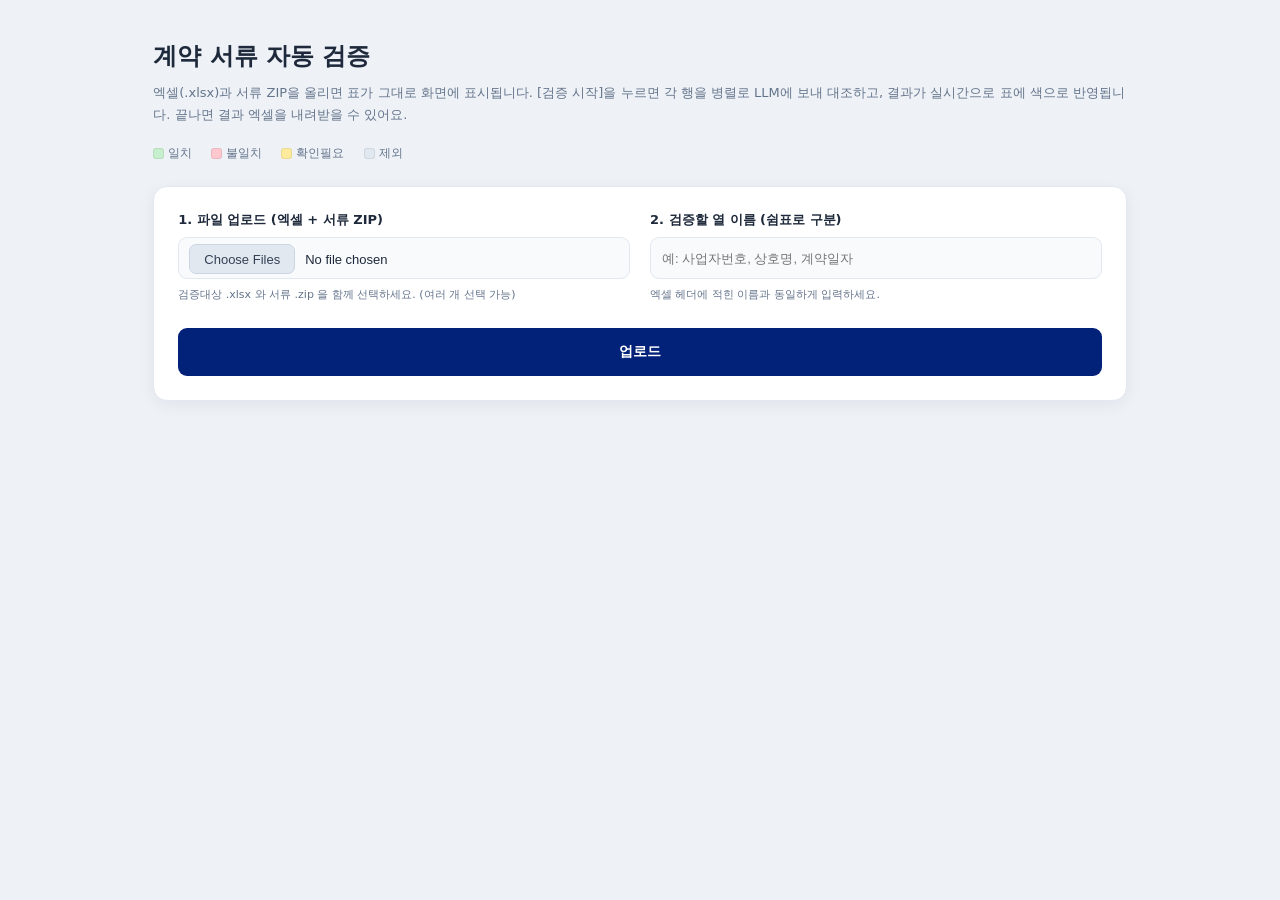
==== app/templates/index.html @ 480a00c9 "feat: 실시간 검증 UI 및 3단계 흐름 구현 - 업로드 -> 엑셀 표 미리보기 -> 행 단위 병렬 LLM 검증(SSE 실시간) -> 결과 엑셀 다운로드로 분리  - /api/" ====
<!DOCTYPE html>
<html lang="ko">
<head>
  <meta charset="utf-8" />
  <meta name="viewport" content="width=device-width, initial-scale=1" />
  <title>계약 서류 자동 검증</title>
  <!-- 1순위: static 폴더의 이미지 파일. 없으면 아래 인라인 SVG가 사용됨 -->
  <link rel="icon" href="/static/favicon.png" />
  <link rel="icon" type="image/svg+xml" href="data:image/svg+xml,%3Csvg%20xmlns='http://www.w3.org/2000/svg'%20viewBox='0%200%2064%2064'%3E%3Crect%20width='64'%20height='64'%20rx='14'%20fill='%2302227a'/%3E%3Cpath%20d='M17%2033l10%2010%2020-22'%20fill='none'%20stroke='%23ffffff'%20stroke-width='7'%20stroke-linecap='round'%20stroke-linejoin='round'/%3E%3C/svg%3E" />
  <style>
    :root {
      --bg:#eef2f7; --card:#ffffff; --accent:#02227a; --accent-ink:#ffffff;
      --text:#1e293b; --muted:#64748b; --border:#e2e8f0; --input-bg:#f8fafc;
      --match-bg:#C6EFCE; --mismatch-bg:#FFC7CE; --check-bg:#FFEB9C; --excluded-bg:#E2E8F0;
      --cell-ink:#1e293b;
    }
    * { box-sizing: border-box; }
    body { margin:0; font-family:'Segoe UI', system-ui, sans-serif; background:var(--bg); color:var(--text); padding:40px 16px 56px; }
    .container { width:78%; max-width:1100px; margin:0 auto; }
    h1 { font-size:24px; margin:0 0 10px; }
    p.desc { color:var(--muted); margin:0 0 16px; font-size:13px; line-height:1.7; }
    .legend { margin:0 0 24px; }
    .legend span { display:inline-block; margin-right:14px; font-size:12px; color:var(--muted); }
    .dot { display:inline-block; width:11px; height:11px; border-radius:3px; vertical-align:middle; margin-right:4px; border:1px solid rgba(0,0,0,.08); }

    .panel { background:var(--card); border-radius:14px; padding:24px; margin-bottom:20px; border:1px solid var(--border); box-shadow:0 4px 16px rgba(15,23,42,.06); }

    /* 업로드 폼: 입력 2개는 한 줄, 버튼은 아래 전체 너비 */
    .controls { display:grid; grid-template-columns:1fr 1fr; gap:20px 20px; }
    .field { display:flex; flex-direction:column; gap:8px; }
    label { font-size:13px; font-weight:600; }
    input[type=text], input[type=file] { width:100%; height:42px; border-radius:9px; border:1px solid var(--border); background:var(--input-bg); color:var(--text); font-size:13px; }
    input[type=text] { padding:9px 11px; }
    input[type=file] { padding:6px 10px; line-height:30px; }
    input[type=text]:focus, input[type=file]:focus { outline:none; border-color:var(--accent); box-shadow:0 0 0 3px rgba(2,34,122,.18); }
    input[type=file]::file-selector-button { height:30px; background:#e2e8f0; color:#334155; border:1px solid #cbd5e1; padding:0 14px; border-radius:7px; margin-right:10px; cursor:pointer; font-size:13px; }
    input[type=file]:hover::file-selector-button { background:#cbd5e1; }
    small { color:var(--muted); font-size:11px; }

    button { border:none; border-radius:9px; padding:11px 18px; font-size:14px; font-weight:600; cursor:pointer; transition:opacity .15s, filter .15s; }
    button:hover:not(:disabled) { filter:brightness(1.05); }
    button:disabled { opacity:.45; cursor:not-allowed; }
    .btn-primary { background:var(--accent); color:#fff; }
    .btn-go { background:var(--accent); color:#fff; }
    .btn-download { background:#fff; color:var(--accent); border:1.5px solid var(--accent); }
    .btn-download:hover:not(:disabled) { background:#eef2ff; filter:none; }
    .btn-block { grid-column:1 / -1; width:100%; height:48px; margin-top:6px; }

    .actions { display:flex; gap:12px; align-items:center; flex-wrap:wrap; }
    .progress-wrap { flex:1; min-width:200px; }
    .progress-bar { height:10px; background:#eef2f7; border:1px solid var(--border); border-radius:999px; overflow:hidden; }
    .progress-fill { height:100%; width:0%; background:linear-gradient(90deg,#02227a,#16a34a); transition:width .3s; }
    .progress-text { font-size:12px; color:var(--muted); margin-top:6px; }

    #status { font-size:13px; line-height:1.6; }
    .err { color:#dc2626; } .ok { color:#16a34a; }
    .spinner { display:inline-block; width:14px; height:14px; border:3px solid #cbd5e1; border-top-color:var(--accent); border-radius:50%; animation:spin 1s linear infinite; vertical-align:middle; margin-right:6px; }
    @keyframes spin { to { transform:rotate(360deg); } }

    .table-scroll { overflow:auto; max-height:62vh; border:1px solid var(--border); border-radius:12px; }
    table.sheet { border-collapse:collapse; font-size:12px; white-space:nowrap; background:var(--card); }
    table.sheet th.rownum, table.sheet td.rownum { position:sticky; left:0; z-index:2; background:#f1f5f9; color:var(--muted); text-align:center; min-width:42px; font-weight:600; }
    table.sheet td, table.sheet th { border:1px solid var(--border); padding:6px 10px; max-width:280px; overflow:hidden; text-overflow:ellipsis; }
    table.sheet tr.headerRow td { background:#eef2ff; font-weight:700; color:#1e293b; position:sticky; top:0; z-index:1; }
    table.sheet td.target { box-shadow:inset 0 0 0 1px rgba(2,34,122,.35); }
    table.sheet td.colhdr-target { background:var(--accent) !important; color:#fff !important; }
    /* 판정 색상 (엑셀과 동일) */
    td.st-pending { color:var(--accent) !important; font-style:italic; }
    td.st-match    { background:var(--match-bg)    !important; color:var(--cell-ink) !important; }
    td.st-mismatch { background:var(--mismatch-bg) !important; color:var(--cell-ink) !important; }
    td.st-check    { background:var(--check-bg)    !important; color:var(--cell-ink) !important; }
    td.st-excluded { background:var(--excluded-bg) !important; color:var(--cell-ink) !important; }
    tr.row-active td.rownum { background:var(--accent); color:#fff; }
    .hidden { display:none; }

    @media (max-width:860px) {
      .container { width:94%; }
      .controls { grid-template-columns:1fr; }
    }
  </style>
</head>
<body>
  <div class="container">
    <h1>계약 서류 자동 검증</h1>
    <p class="desc">엑셀(.xlsx)과 서류 ZIP을 올리면 표가 그대로 화면에 표시됩니다. [검증 시작]을 누르면
    각 행을 병렬로 LLM에 보내 대조하고, 결과가 실시간으로 표에 색으로 반영됩니다. 끝나면 결과 엑셀을 내려받을 수 있어요.</p>
    <div class="legend">
      <span><i class="dot" style="background:var(--match-bg)"></i>일치</span>
      <span><i class="dot" style="background:var(--mismatch-bg)"></i>불일치</span>
      <span><i class="dot" style="background:var(--check-bg)"></i>확인필요</span>
      <span><i class="dot" style="background:var(--excluded-bg)"></i>제외</span>
    </div>

    <!-- 1단계: 업로드 -->
    <div class="panel">
      <form id="uploadForm" class="controls">
        <div class="field">
          <label for="files">1. 파일 업로드 (엑셀 + 서류 ZIP)</label>
          <input type="file" name="files" id="files" accept=".zip,.xlsx" multiple required />
          <small>검증대상 .xlsx 와 서류 .zip 을 함께 선택하세요. (여러 개 선택 가능)</small>
        </div>
        <div class="field">
          <label for="target_columns">2. 검증할 열 이름 (쉼표로 구분)</label>
          <input type="text" name="target_columns" id="target_columns"
                 placeholder="예: 사업자번호, 상호명, 계약일자" required />
          <small>엑셀 헤더에 적힌 이름과 동일하게 입력하세요.</small>
        </div>
        <button type="submit" class="btn-primary btn-block" id="uploadBtn">업로드</button>
      </form>
    </div>

    <!-- 2단계: 검증 컨트롤 + 진행률 -->
    <div class="panel hidden" id="runPanel">
      <div class="actions">
        <button type="button" class="btn-go" id="startBtn">검증 시작</button>
        <button type="button" class="btn-download" id="downloadBtn" disabled>결과 엑셀 다운로드</button>
        <div class="progress-wrap">
          <div class="progress-bar"><div class="progress-fill" id="progFill"></div></div>
          <div class="progress-text" id="progText">대기 중</div>
        </div>
      </div>
      <div id="status" style="margin-top:10px;"></div>
    </div>

    <!-- 3단계: 엑셀 표 -->
    <div class="panel hidden" id="tablePanel">
      <div class="table-scroll"><div id="tableHost"></div></div>
    </div>
  </div>

  <script>
    const STATUS_CLASS = {
      "일치": "st-match",
      "불일치": "st-mismatch",
      "확인필요": "st-check",
      "제외": "st-excluded",
    };

    const els = {
      uploadForm: document.getElementById('uploadForm'),
      uploadBtn: document.getElementById('uploadBtn'),
      runPanel: document.getElementById('runPanel'),
      tablePanel: document.getElementById('tablePanel'),
      tableHost: document.getElementById('tableHost'),
      startBtn: document.getElementById('startBtn'),
      downloadBtn: document.getElementById('downloadBtn'),
      progFill: document.getElementById('progFill'),
      progText: document.getElementById('progText'),
      status: document.getElementById('status'),
    };

    let state = { sessionId: null, meta: null, doneCount: 0, total: 0, es: null };

    function cellId(row, col) { return `c-${row}-${col}`; }

    function renderTable(meta) {
      const targetCols = meta.target_columns;       // {name: colIndex}
      const targetColSet = new Set(Object.values(targetCols));
      const verifyRowSet = new Set(meta.verify_rows);

      const tbl = document.createElement('table');
      tbl.className = 'sheet';
      const tbody = document.createElement('tbody');

      for (let i = 0; i < meta.cells.length; i++) {
        const excelRow = i + 1;
        const tr = document.createElement('tr');
        const isHeader = excelRow === meta.header_row;
        if (isHeader) tr.className = 'headerRow';

        const rn = document.createElement('td');
        rn.className = 'rownum';
        rn.textContent = excelRow;
        rn.id = `rn-${excelRow}`;
        tr.appendChild(rn);

        const rowVals = meta.cells[i];
        for (let j = 0; j < rowVals.length; j++) {
          const excelCol = j + 1;
          const td = document.createElement('td');
          td.id = cellId(excelRow, excelCol);
          td.textContent = rowVals[j];
          td.title = rowVals[j];
          const isDataRow = excelRow > meta.header_row;
          if (isHeader && targetColSet.has(excelCol)) td.classList.add('colhdr-target');
          if (isDataRow && targetColSet.has(excelCol)) td.classList.add('target');
          // 검증 대상 행의 결과열에 대기 표시
          if (!isHeader && excelCol === meta.result_col && verifyRowSet.has(excelRow)) {
            td.textContent = '대기';
            td.classList.add('st-pending');
          }
          tr.appendChild(td);
        }
        tbody.appendChild(tr);
      }
      tbl.appendChild(tbody);
      els.tableHost.innerHTML = '';
      els.tableHost.appendChild(tbl);
    }

    function applyRowResult(ev) {
      const meta = state.meta;
      // 대상 셀 색칠
      for (const [name, status] of Object.entries(ev.statuses)) {
        const col = meta.target_columns[name];
        if (!col) continue;
        const td = document.getElementById(cellId(ev.row_index, col));
        if (td) {
          td.classList.remove('st-pending');
          td.classList.add(STATUS_CLASS[status] || 'st-check');
        }
      }
      // 결과열 기록
      const rcell = document.getElementById(cellId(ev.row_index, meta.result_col));
      if (rcell) {
        rcell.classList.remove('st-pending');
        rcell.textContent = ev.result_text;
        rcell.title = ev.result_text;
      }
      const rn = document.getElementById(`rn-${ev.row_index}`);
      if (rn) rn.parentElement.classList.remove('row-active');

      state.doneCount += 1;
      updateProgress();
    }

    function updateProgress() {
      const pct = state.total ? Math.round((state.doneCount / state.total) * 100) : 0;
      els.progFill.style.width = pct + '%';
      els.progText.textContent = `검증 ${state.doneCount} / ${state.total} (${pct}%)`;
    }

    function setStatus(html, cls) {
      els.status.innerHTML = cls ? `<span class="${cls}">${html}</span>` : html;
    }

    // 1) 업로드 & 미리보기
    els.uploadForm.addEventListener('submit', async (e) => {
      e.preventDefault();
      els.uploadBtn.disabled = true;
      setStatus('<span class="spinner"></span>엑셀을 읽는 중...');
      els.runPanel.classList.remove('hidden');

      try {
        const fd = new FormData(els.uploadForm);
        const res = await fetch('/api/upload', { method: 'POST', body: fd });
        if (!res.ok) {
          const data = await res.json().catch(() => ({ detail: '알 수 없는 오류' }));
          setStatus('오류: ' + (data.detail || res.statusText), 'err');
          els.uploadBtn.disabled = false;
          return;
        }
        const meta = await res.json();
        state.sessionId = meta.session_id;
        state.meta = meta;
        state.doneCount = 0;
        state.total = meta.verify_rows.length;

        renderTable(meta);
        els.tablePanel.classList.remove('hidden');
        els.startBtn.disabled = false;
        els.downloadBtn.disabled = true;
        updateProgress();
        setStatus(`미리보기 완료 — 검증 대상 ${state.total}행. [검증 시작]을 누르세요.`, 'ok');
      } catch (err) {
        setStatus('요청 실패: ' + err, 'err');
      } finally {
        els.uploadBtn.disabled = false;
      }
    });

    // 2) 검증 시작 (SSE 실시간)
    els.startBtn.addEventListener('click', () => {
      if (!state.sessionId) return;
      els.startBtn.disabled = true;
      els.downloadBtn.disabled = true;
      state.doneCount = 0;
      updateProgress();
      setStatus('<span class="spinner"></span>검증 중... 각 행을 병렬로 처리합니다.');

      // 검증 대상 행에 진행 표시
      for (const r of state.meta.verify_rows) {
        const rcell = document.getElementById(cellId(r, state.meta.result_col));
        if (rcell) { rcell.textContent = '검증 중…'; rcell.className = 'st-pending'; }
      }

      const es = new EventSource(`/api/verify/stream/${state.sessionId}`);
      state.es = es;
      es.onmessage = (msg) => {
        const ev = JSON.parse(msg.data);
        if (ev.type === 'start') {
          state.total = ev.total;
          updateProgress();
        } else if (ev.type === 'row') {
          applyRowResult(ev);
        } else if (ev.type === 'done') {
          es.close();
          state.es = null;
          els.downloadBtn.disabled = false;
          els.startBtn.disabled = false;
          setStatus('완료! ' + (ev.summary || '') + ' — [결과 엑셀 다운로드]를 누르세요.', 'ok');
        }
      };
      es.onerror = () => {
        es.close();
        state.es = null;
        if (state.doneCount < state.total) {
          setStatus('스트리밍 연결이 끊겼습니다. 다시 [검증 시작]을 눌러 주세요.', 'err');
          els.startBtn.disabled = false;
        }
      };
    });

    // 3) 결과 다운로드
    els.downloadBtn.addEventListener('click', async () => {
      if (!state.sessionId) return;
      els.downloadBtn.disabled = true;
      try {
        const res = await fetch(`/api/download/${state.sessionId}`);
        if (!res.ok) {
          const data = await res.json().catch(() => ({ detail: '알 수 없는 오류' }));
          setStatus('다운로드 오류: ' + (data.detail || res.statusText), 'err');
          return;
        }
        const blob = await res.blob();
        const url = URL.createObjectURL(blob);
        const a = document.createElement('a');
        a.href = url; a.download = 'verified_result.xlsx';
        document.body.appendChild(a); a.click(); a.remove();
        URL.revokeObjectURL(url);
        setStatus('결과 엑셀을 다운로드했습니다.', 'ok');
      } catch (err) {
        setStatus('다운로드 실패: ' + err, 'err');
      } finally {
        els.downloadBtn.disabled = false;
      }
    });
  </script>
</body>
</html>
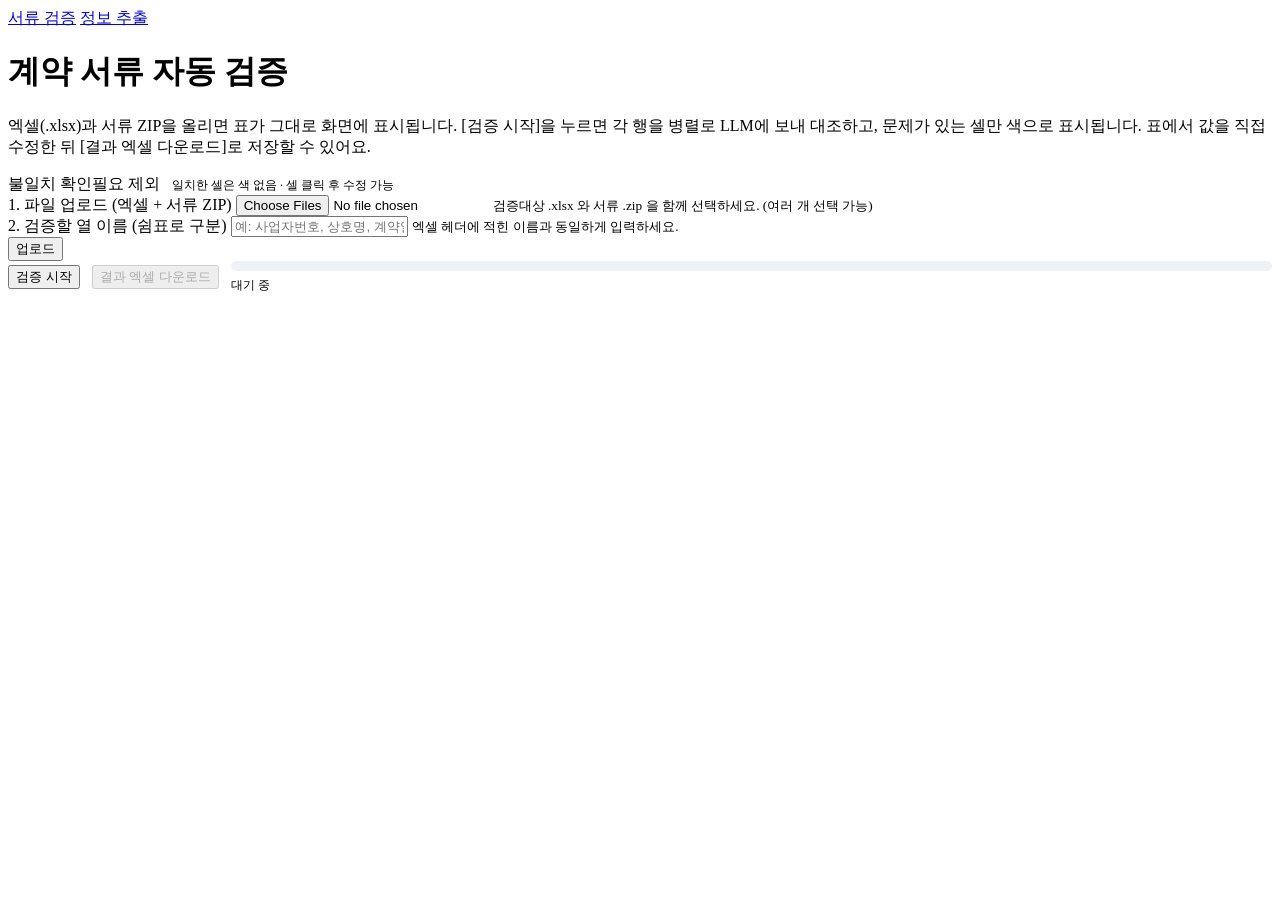
==== commit 3f228fad: "검증 UI 개선과 정보 추출 기능을 추가한다. 일치 셀 강조색을 제거하고 웹에서 수정 후 다운로드할 수 있게 하며, 정보 추출 페이지와 공통 스타일을 연동한다." ====
--- a/app/templates/index.html
+++ b/app/templates/index.html
@@ -7,88 +7,50 @@
   <!-- 1순위: static 폴더의 이미지 파일. 없으면 아래 인라인 SVG가 사용됨 -->
   <link rel="icon" href="/static/favicon.png" />
   <link rel="icon" type="image/svg+xml" href="data:image/svg+xml,%3Csvg%20xmlns='http://www.w3.org/2000/svg'%20viewBox='0%200%2064%2064'%3E%3Crect%20width='64'%20height='64'%20rx='14'%20fill='%2302227a'/%3E%3Cpath%20d='M17%2033l10%2010%2020-22'%20fill='none'%20stroke='%23ffffff'%20stroke-width='7'%20stroke-linecap='round'%20stroke-linejoin='round'/%3E%3C/svg%3E" />
+  <link rel="stylesheet" href="/static/app.css" />
   <style>
-    :root {
-      --bg:#eef2f7; --card:#ffffff; --accent:#02227a; --accent-ink:#ffffff;
-      --text:#1e293b; --muted:#64748b; --border:#e2e8f0; --input-bg:#f8fafc;
-      --match-bg:#C6EFCE; --mismatch-bg:#FFC7CE; --check-bg:#FFEB9C; --excluded-bg:#E2E8F0;
-      --cell-ink:#1e293b;
-    }
-    * { box-sizing: border-box; }
-    body { margin:0; font-family:'Segoe UI', system-ui, sans-serif; background:var(--bg); color:var(--text); padding:40px 16px 56px; }
-    .container { width:78%; max-width:1100px; margin:0 auto; }
-    h1 { font-size:24px; margin:0 0 10px; }
-    p.desc { color:var(--muted); margin:0 0 16px; font-size:13px; line-height:1.7; }
-    .legend { margin:0 0 24px; }
-    .legend span { display:inline-block; margin-right:14px; font-size:12px; color:var(--muted); }
-    .dot { display:inline-block; width:11px; height:11px; border-radius:3px; vertical-align:middle; margin-right:4px; border:1px solid rgba(0,0,0,.08); }
-
-    .panel { background:var(--card); border-radius:14px; padding:24px; margin-bottom:20px; border:1px solid var(--border); box-shadow:0 4px 16px rgba(15,23,42,.06); }
-
-    /* 업로드 폼: 입력 2개는 한 줄, 버튼은 아래 전체 너비 */
-    .controls { display:grid; grid-template-columns:1fr 1fr; gap:20px 20px; }
-    .field { display:flex; flex-direction:column; gap:8px; }
-    label { font-size:13px; font-weight:600; }
-    input[type=text], input[type=file] { width:100%; height:42px; border-radius:9px; border:1px solid var(--border); background:var(--input-bg); color:var(--text); font-size:13px; }
-    input[type=text] { padding:9px 11px; }
-    input[type=file] { padding:6px 10px; line-height:30px; }
-    input[type=text]:focus, input[type=file]:focus { outline:none; border-color:var(--accent); box-shadow:0 0 0 3px rgba(2,34,122,.18); }
-    input[type=file]::file-selector-button { height:30px; background:#e2e8f0; color:#334155; border:1px solid #cbd5e1; padding:0 14px; border-radius:7px; margin-right:10px; cursor:pointer; font-size:13px; }
-    input[type=file]:hover::file-selector-button { background:#cbd5e1; }
-    small { color:var(--muted); font-size:11px; }
-
-    button { border:none; border-radius:9px; padding:11px 18px; font-size:14px; font-weight:600; cursor:pointer; transition:opacity .15s, filter .15s; }
-    button:hover:not(:disabled) { filter:brightness(1.05); }
-    button:disabled { opacity:.45; cursor:not-allowed; }
-    .btn-primary { background:var(--accent); color:#fff; }
-    .btn-go { background:var(--accent); color:#fff; }
-    .btn-download { background:#fff; color:var(--accent); border:1.5px solid var(--accent); }
-    .btn-download:hover:not(:disabled) { background:#eef2ff; filter:none; }
-    .btn-block { grid-column:1 / -1; width:100%; height:48px; margin-top:6px; }
-
     .actions { display:flex; gap:12px; align-items:center; flex-wrap:wrap; }
     .progress-wrap { flex:1; min-width:200px; }
     .progress-bar { height:10px; background:#eef2f7; border:1px solid var(--border); border-radius:999px; overflow:hidden; }
     .progress-fill { height:100%; width:0%; background:linear-gradient(90deg,#02227a,#16a34a); transition:width .3s; }
     .progress-text { font-size:12px; color:var(--muted); margin-top:6px; }
-
-    #status { font-size:13px; line-height:1.6; }
-    .err { color:#dc2626; } .ok { color:#16a34a; }
-    .spinner { display:inline-block; width:14px; height:14px; border:3px solid #cbd5e1; border-top-color:var(--accent); border-radius:50%; animation:spin 1s linear infinite; vertical-align:middle; margin-right:6px; }
-    @keyframes spin { to { transform:rotate(360deg); } }
-
-    .table-scroll { overflow:auto; max-height:62vh; border:1px solid var(--border); border-radius:12px; }
-    table.sheet { border-collapse:collapse; font-size:12px; white-space:nowrap; background:var(--card); }
+    .table-scroll { overflow:auto; }
+    table.sheet { border-collapse:collapse; font-size:12px; white-space:nowrap; background:#fff; }
     table.sheet th.rownum, table.sheet td.rownum { position:sticky; left:0; z-index:2; background:#f1f5f9; color:var(--muted); text-align:center; min-width:42px; font-weight:600; }
     table.sheet td, table.sheet th { border:1px solid var(--border); padding:6px 10px; max-width:280px; overflow:hidden; text-overflow:ellipsis; }
     table.sheet tr.headerRow td { background:#eef2ff; font-weight:700; color:#1e293b; position:sticky; top:0; z-index:1; }
     table.sheet td.target { box-shadow:inset 0 0 0 1px rgba(2,34,122,.35); }
     table.sheet td.colhdr-target { background:var(--accent) !important; color:#fff !important; }
-    /* 판정 색상 (엑셀과 동일) */
     td.st-pending { color:var(--accent) !important; font-style:italic; }
-    td.st-match    { background:var(--match-bg)    !important; color:var(--cell-ink) !important; }
     td.st-mismatch { background:var(--mismatch-bg) !important; color:var(--cell-ink) !important; }
     td.st-check    { background:var(--check-bg)    !important; color:var(--cell-ink) !important; }
     td.st-excluded { background:var(--excluded-bg) !important; color:var(--cell-ink) !important; }
+    td.editable { cursor:text; }
+    td.editable:hover { box-shadow:inset 0 0 0 1px rgba(2,34,122,.25); }
+    td.editable:focus { outline:2px solid var(--accent); outline-offset:-2px; background:#fff !important; }
+    td.st-edited { background:#fff !important; color:var(--cell-ink) !important; }
     tr.row-active td.rownum { background:var(--accent); color:#fff; }
-    .hidden { display:none; }
-
-    @media (max-width:860px) {
-      .container { width:94%; }
-      .controls { grid-template-columns:1fr; }
-    }
+    .legend-note { color:var(--muted); font-size:12px; margin-left:8px; }
   </style>
 </head>
 <body>
-  <div class="container">
+  <div class="page-wrap">
+    <div class="binder">
+      <nav class="folder-tabs" aria-label="페이지 선택">
+        <a href="/" class="active">서류 검증</a>
+        <a href="/extract">정보 추출</a>
+      </nav>
+      <div class="app-shell">
+        <main class="app-main">
     <h1>계약 서류 자동 검증</h1>
     <p class="desc">엑셀(.xlsx)과 서류 ZIP을 올리면 표가 그대로 화면에 표시됩니다. [검증 시작]을 누르면
-    각 행을 병렬로 LLM에 보내 대조하고, 결과가 실시간으로 표에 색으로 반영됩니다. 끝나면 결과 엑셀을 내려받을 수 있어요.</p>
+    각 행을 병렬로 LLM에 보내 대조하고, 문제가 있는 셀만 색으로 표시됩니다. 표에서 값을 직접 수정한 뒤
+    [결과 엑셀 다운로드]로 저장할 수 있어요.</p>
     <div class="legend">
-      <span><i class="dot" style="background:var(--match-bg)"></i>일치</span>
       <span><i class="dot" style="background:var(--mismatch-bg)"></i>불일치</span>
       <span><i class="dot" style="background:var(--check-bg)"></i>확인필요</span>
       <span><i class="dot" style="background:var(--excluded-bg)"></i>제외</span>
+      <span class="legend-note">일치한 셀은 색 없음 · 셀 클릭 후 수정 가능</span>
     </div>
 
     <!-- 1단계: 업로드 -->
@@ -124,13 +86,17 @@
 
     <!-- 3단계: 엑셀 표 -->
     <div class="panel hidden" id="tablePanel">
-      <div class="table-scroll"><div id="tableHost"></div></div>
+      <div class="table-scroll-wrap">
+        <div class="table-scroll"><div id="tableHost"></div></div>
+      </div>
+    </div>
+      </main>
+      </div>
     </div>
   </div>
 
   <script>
     const STATUS_CLASS = {
-      "일치": "st-match",
       "불일치": "st-mismatch",
       "확인필요": "st-check",
       "제외": "st-excluded",
@@ -152,6 +118,50 @@
     let state = { sessionId: null, meta: null, doneCount: 0, total: 0, es: null };
 
     function cellId(row, col) { return `c-${row}-${col}`; }
+
+    function bindEditableCell(td, excelRow, excelCol, meta) {
+      const isDataRow = excelRow > meta.header_row;
+      const isResultCol = excelCol === meta.result_col;
+      if (!isDataRow || isResultCol) return;
+
+      td.classList.add('editable');
+      td.contentEditable = 'true';
+      td.spellcheck = false;
+      td.dataset.row = excelRow;
+      td.dataset.col = excelCol;
+
+      td.addEventListener('keydown', (e) => {
+        if (e.key === 'Enter') { e.preventDefault(); td.blur(); }
+      });
+      td.addEventListener('blur', () => {
+        const text = td.textContent.trim();
+        td.textContent = text;
+        td.title = text;
+        if (td.classList.contains('st-mismatch') || td.classList.contains('st-check')) {
+          td.classList.remove('st-mismatch', 'st-check', 'st-excluded');
+          td.classList.add('st-edited');
+        }
+      });
+    }
+
+    function collectCellEdits() {
+      const meta = state.meta;
+      const edits = [];
+      for (let i = meta.header_row; i < meta.cells.length; i++) {
+        const excelRow = i + 1;
+        for (let j = 0; j < meta.cells[i].length; j++) {
+          const excelCol = j + 1;
+          if (excelCol === meta.result_col) continue;
+          const td = document.getElementById(cellId(excelRow, excelCol));
+          if (!td) continue;
+          const value = td.textContent.trim();
+          if (value !== meta.cells[i][j]) {
+            edits.push({ row: excelRow, col: excelCol, value });
+          }
+        }
+      }
+      return edits;
+    }
 
     function renderTable(meta) {
       const targetCols = meta.target_columns;       // {name: colIndex}
@@ -189,6 +199,7 @@
             td.textContent = '대기';
             td.classList.add('st-pending');
           }
+          bindEditableCell(td, excelRow, excelCol, meta);
           tr.appendChild(td);
         }
         tbody.appendChild(tr);
@@ -207,7 +218,9 @@
         const td = document.getElementById(cellId(ev.row_index, col));
         if (td) {
           td.classList.remove('st-pending');
-          td.classList.add(STATUS_CLASS[status] || 'st-check');
+          if (status !== '일치') {
+            td.classList.add(STATUS_CLASS[status] || 'st-check');
+          }
         }
       }
       // 결과열 기록
@@ -316,6 +329,22 @@
       if (!state.sessionId) return;
       els.downloadBtn.disabled = true;
       try {
+        const edits = collectCellEdits();
+        if (edits.length) {
+          const patchRes = await fetch(`/api/session/${state.sessionId}/cells`, {
+            method: 'PATCH',
+            headers: { 'Content-Type': 'application/json' },
+            body: JSON.stringify({ edits }),
+          });
+          if (!patchRes.ok) {
+            const data = await patchRes.json().catch(() => ({ detail: '알 수 없는 오류' }));
+            setStatus('수정 반영 오류: ' + (data.detail || patchRes.statusText), 'err');
+            return;
+          }
+          for (const edit of edits) {
+            state.meta.cells[edit.row - 1][edit.col - 1] = edit.value;
+          }
+        }
         const res = await fetch(`/api/download/${state.sessionId}`);
         if (!res.ok) {
           const data = await res.json().catch(() => ({ detail: '알 수 없는 오류' }));
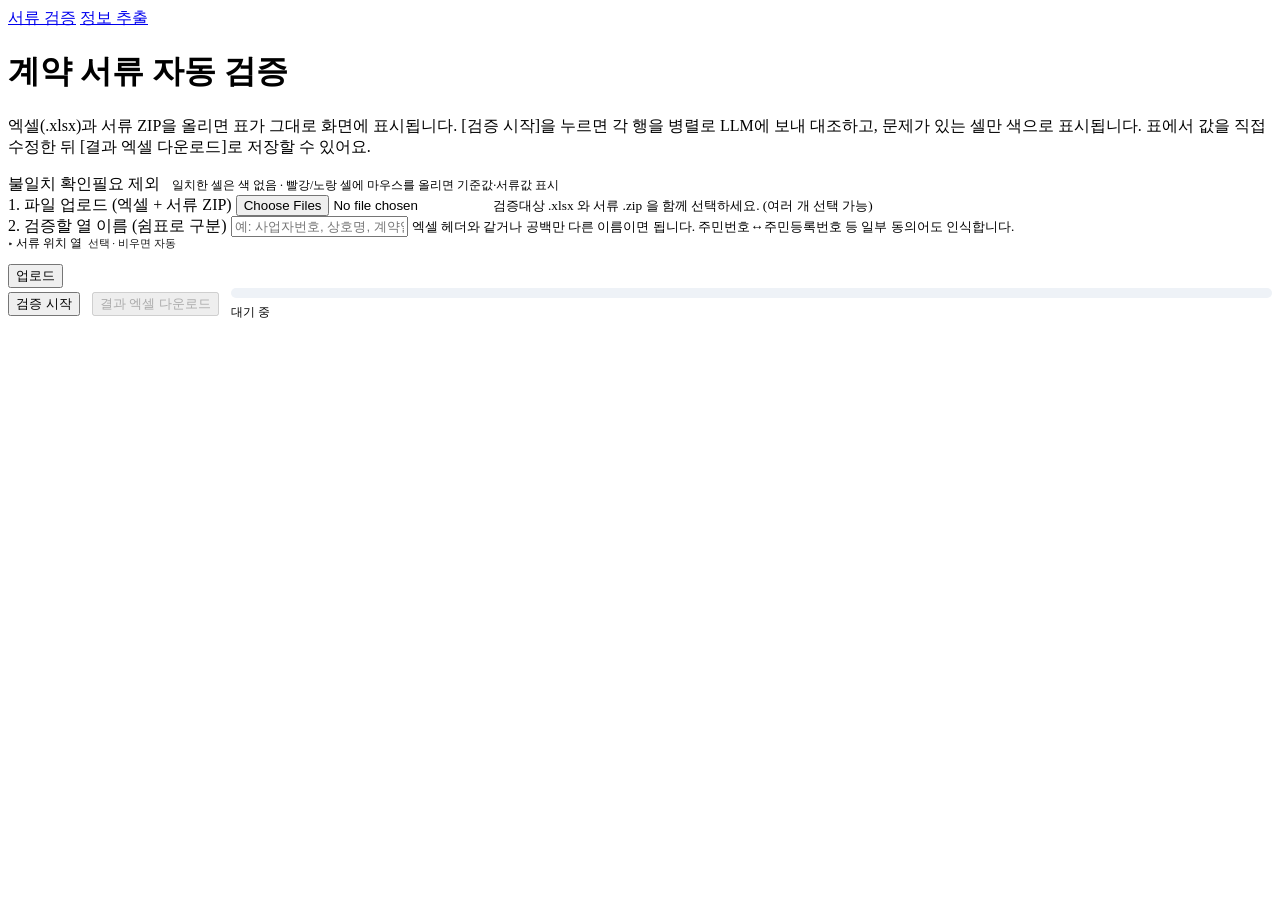
==== commit 583b72a1: "검증 UX·매칭·추출 정확도를 개선한다. 서류 위치 열 동의어·ZIP 자동 매칭, 불일치 시 기준/서류 값 표시, 생년월일 사업자등록증 보조 추출, 검증 화면 선택 옵션 토글을 추" ====
--- a/app/templates/index.html
+++ b/app/templates/index.html
@@ -18,6 +18,16 @@
     table.sheet { border-collapse:collapse; font-size:12px; white-space:nowrap; background:#fff; }
     table.sheet th.rownum, table.sheet td.rownum { position:sticky; left:0; z-index:2; background:#f1f5f9; color:var(--muted); text-align:center; min-width:42px; font-weight:600; }
     table.sheet td, table.sheet th { border:1px solid var(--border); padding:6px 10px; max-width:280px; overflow:hidden; text-overflow:ellipsis; }
+    table.sheet td.col-result {
+      white-space: normal;
+      word-break: break-word;
+      overflow: visible;
+      text-overflow: clip;
+      max-width: 420px;
+      min-width: 140px;
+      line-height: 1.45;
+      vertical-align: top;
+    }
     table.sheet tr.headerRow td { background:#eef2ff; font-weight:700; color:#1e293b; position:sticky; top:0; z-index:1; }
     table.sheet td.target { box-shadow:inset 0 0 0 1px rgba(2,34,122,.35); }
     table.sheet td.colhdr-target { background:var(--accent) !important; color:#fff !important; }
@@ -29,8 +39,61 @@
     td.editable:hover { box-shadow:inset 0 0 0 1px rgba(2,34,122,.25); }
     td.editable:focus { outline:2px solid var(--accent); outline-offset:-2px; background:#fff !important; }
     td.st-edited { background:#fff !important; color:var(--cell-ink) !important; }
+    td.has-verify-detail { cursor:help; }
     tr.row-active td.rownum { background:var(--accent); color:#fff; }
     .legend-note { color:var(--muted); font-size:12px; margin-left:8px; }
+    .optional-block {
+      margin: -4px 0 10px;
+      border: none;
+      background: transparent;
+      grid-column: 1 / -1;
+    }
+    .optional-block summary {
+      list-style: none;
+      cursor: pointer;
+      padding: 2px 0;
+      font-size: 12px;
+      font-weight: 500;
+      color: var(--muted);
+      user-select: none;
+      line-height: 1.4;
+    }
+    .optional-block summary:hover { color: var(--accent); }
+    .optional-block summary::-webkit-details-marker { display: none; }
+    .optional-block summary::before {
+      content: '▸ ';
+      font-size: 10px;
+    }
+    .optional-block[open] summary::before { content: '▾ '; }
+    .optional-block summary .optional-hint {
+      font-weight: 400;
+      font-size: 11px;
+      margin-left: 6px;
+      opacity: 0.9;
+    }
+    .optional-body {
+      padding: 8px 0 2px;
+      display: grid;
+      grid-template-columns: 1fr 1fr;
+      gap: 10px;
+    }
+    .optional-body .field {
+      gap: 4px;
+    }
+    .optional-body label {
+      font-size: 11px;
+      font-weight: 600;
+      color: var(--muted);
+    }
+    .optional-body input[type=text] {
+      height: 34px;
+      padding: 6px 9px;
+      font-size: 12px;
+      border-radius: 7px;
+    }
+    @media (max-width: 640px) {
+      .optional-body { grid-template-columns: 1fr; }
+    }
   </style>
 </head>
 <body>
@@ -50,7 +113,7 @@
       <span><i class="dot" style="background:var(--mismatch-bg)"></i>불일치</span>
       <span><i class="dot" style="background:var(--check-bg)"></i>확인필요</span>
       <span><i class="dot" style="background:var(--excluded-bg)"></i>제외</span>
-      <span class="legend-note">일치한 셀은 색 없음 · 셀 클릭 후 수정 가능</span>
+      <span class="legend-note">일치한 셀은 색 없음 · 빨강/노랑 셀에 마우스를 올리면 기준값·서류값 표시</span>
     </div>
 
     <!-- 1단계: 업로드 -->
@@ -65,8 +128,23 @@
           <label for="target_columns">2. 검증할 열 이름 (쉼표로 구분)</label>
           <input type="text" name="target_columns" id="target_columns"
                  placeholder="예: 사업자번호, 상호명, 계약일자" required />
-          <small>엑셀 헤더에 적힌 이름과 동일하게 입력하세요.</small>
+          <small>엑셀 헤더와 같거나 공백만 다른 이름이면 됩니다. 주민번호↔주민등록번호 등 일부 동의어도 인식합니다.</small>
         </div>
+        <details class="optional-block" id="locationColsBlock">
+          <summary>서류 위치 열<span class="optional-hint">선택 · 비우면 자동</span></summary>
+          <div class="optional-body">
+            <div class="field">
+              <label for="folder_col_name">폴더 열</label>
+              <input type="text" name="folder_col_name" id="folder_col_name"
+                     placeholder="파일폴더" />
+            </div>
+            <div class="field">
+              <label for="file_no_col_name">번호 열</label>
+              <input type="text" name="file_no_col_name" id="file_no_col_name"
+                     placeholder="파일번호" />
+            </div>
+          </div>
+        </details>
         <button type="submit" class="btn-primary btn-block" id="uploadBtn">업로드</button>
       </form>
     </div>
@@ -163,6 +241,11 @@
       return edits;
     }
 
+    function formatResultDisplay(text) {
+      if (!text || text === 'OK') return text || '';
+      return String(text).split(/\s*\|\s*/).join('\n');
+    }
+
     function renderTable(meta) {
       const targetCols = meta.target_columns;       // {name: colIndex}
       const targetColSet = new Set(Object.values(targetCols));
@@ -189,6 +272,7 @@
           const excelCol = j + 1;
           const td = document.createElement('td');
           td.id = cellId(excelRow, excelCol);
+          if (excelCol === meta.result_col) td.classList.add('col-result');
           td.textContent = rowVals[j];
           td.title = rowVals[j];
           const isDataRow = excelRow > meta.header_row;
@@ -209,6 +293,24 @@
       els.tableHost.appendChild(tbl);
     }
 
+    function buildCellDetailTitle(name, status, expected, extracted) {
+      const exp = (expected || '').trim() || '(없음)';
+      const ext = (extracted || '').trim() || '(없음)';
+      if (status === '불일치') {
+        return `기준(엑셀): ${exp}\n서류(추출): ${ext}\n→ 서류에서 읽은 값이 기준과 다릅니다.`;
+      }
+      if (status === '확인필요') {
+        if (!extracted || !extracted.trim()) {
+          return `기준(엑셀): ${exp}\n서류에서 값을 찾지 못했습니다. 수동 확인이 필요합니다.`;
+        }
+        return `기준(엑셀): ${exp}\n서류(추출): ${ext}\n→ 형식·내용 확인이 필요합니다.`;
+      }
+      if (status === '제외') {
+        return '이 행은 검증 대상에서 제외되었습니다.';
+      }
+      return '';
+    }
+
     function applyRowResult(ev) {
       const meta = state.meta;
       // 대상 셀 색칠
@@ -217,9 +319,19 @@
         if (!col) continue;
         const td = document.getElementById(cellId(ev.row_index, col));
         if (td) {
-          td.classList.remove('st-pending');
+          td.classList.remove('st-pending', 'has-verify-detail');
           if (status !== '일치') {
             td.classList.add(STATUS_CLASS[status] || 'st-check');
+            const detail = buildCellDetailTitle(
+              name,
+              status,
+              ev.expected?.[name],
+              ev.extracted?.[name],
+            );
+            if (detail) {
+              td.title = detail;
+              td.classList.add('has-verify-detail');
+            }
           }
         }
       }
@@ -227,8 +339,11 @@
       const rcell = document.getElementById(cellId(ev.row_index, meta.result_col));
       if (rcell) {
         rcell.classList.remove('st-pending');
-        rcell.textContent = ev.result_text;
-        rcell.title = ev.result_text;
+        rcell.textContent = formatResultDisplay(ev.result_text);
+        rcell.title = ev.result_text || '';
+        if (ev.result_text && ev.result_text !== 'OK') {
+          rcell.classList.add('has-verify-detail');
+        }
       }
       const rn = document.getElementById(`rn-${ev.row_index}`);
       if (rn) rn.parentElement.classList.remove('row-active');
